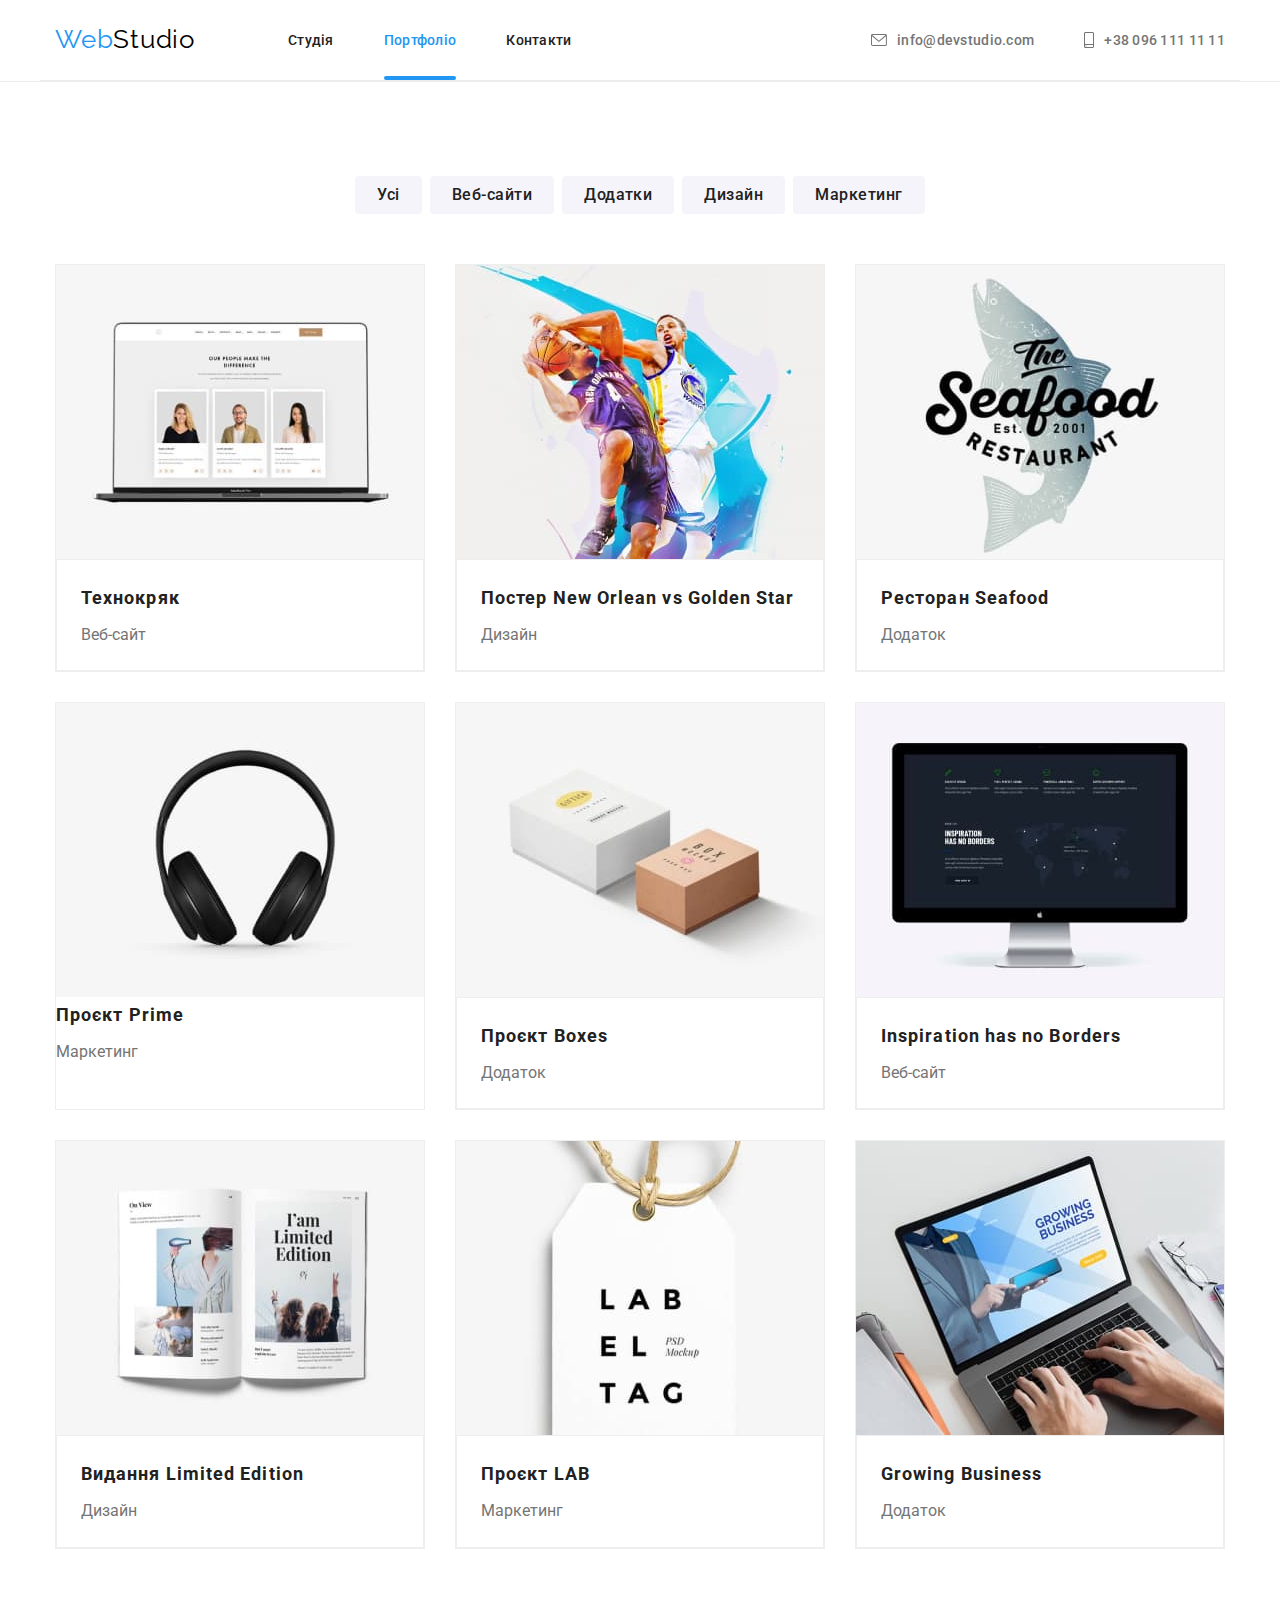
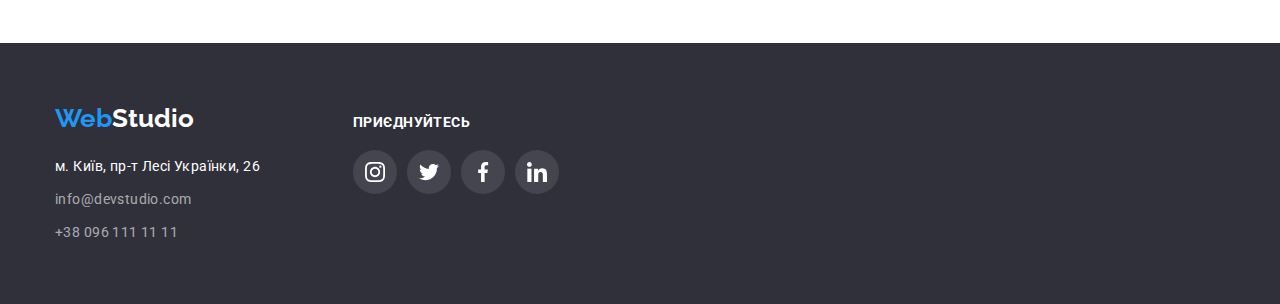
==== portfolio.html @ 5c44e884 "not modal" ====
<!DOCTYPE html>
<html lang="uk">
  <head>
    <meta charset="UTF-8" />
    <meta http-equiv="X-UA-Compatible" content="IE=edge" />
    <meta name="viewport" content="width=device-width, initial-scale=1.0" />
    <title>Portfolio</title>
    <link
      href="https://fonts.googleapis.com/css2?family=Raleway:wght@700&family=Roboto:wght@400;500;700;900&display=swap"
      rel="stylesheet"
    />
    <link
      rel="stylesheet"
      href="https://cdnjs.cloudflare.com/ajax/libs/modern-normalize/1.0.0/modern-normalize.min.css"
    />
    <link rel="stylesheet" href="./css/styles.css" />
  </head>
  <body>
    <!-- Хедер -->
    <header class="header-line">
      <div class="container header-container">
        <a href="./index.html" lang="en" class="general-logo link"
          ><span class="accent-logo">Web</span>Studio</a
        >
        <nav class="nav-container">
          <ul class="list-nav list">
            <li class="nav-list-item">
              <a href="./index.html" class="nav-element link">Студія</a>
            </li>
            <li class="nav-list-item">
              <a href="./portfolio.html" class="nav-element current link">Портфоліо</a>
            </li>
            <li class="nav-list-item">
              <a href="" class="nav-element link">Контакти</a>
            </li>
          </ul>
        </nav>
        <ul class="list-contacts contacts-container list">
          <li class="list-contacts-item">
            <a href="mailto:info@devstudio.com" class="contact link">
              <svg class="mail-icon" width="16" height="12">
                <use href="./images/icons/icons.svg#mail"></use>
              </svg>
              info@devstudio.com
            </a>
          </li>
          <li class="list-contacts-item">
            <a href="tel:+38096111111" class="contact link">
              <svg class="smartphone-icon" width="10" height="16">
                <use href="./images/icons/icons.svg#smartphone"></use>
              </svg>
              +38 096 111 11 11
            </a>
          </li>
        </ul>
      </div>
    </header>
    <main>
      <!-- секція:головна сторінка -->
      <section class="section main-portfolio">
        <div class="container">
          <h1 class="visually-hidden">Портфоліо</h1>
          <ul class="list-filter list">
            <li>
              <button type="button" class="filter-button">Усі</button>
            </li>
            <li>
              <button type="button" class="filter-button">Веб-сайти</button>
            </li>
            <li>
              <button type="button" class="filter-button">Додатки</button>
            </li>
            <li>
              <button type="button" class="filter-button">Дизайн</button>
            </li>
            <li>
              <button type="button" class="filter-button">Маркетинг</button>
            </li>
          </ul>
          <ul class="list-projects list">
            <li class="project-item">
              <div class="img-projects">
                <img src="./images/portfolio1.jpg" alt="відкритий ноутбук" width="370" />
                <div class="overlay">
                  <p class="overlay-text">
                    Ресурс пропонує комплексні пропозиції з різним рівнем функціоналу та сервісів.
                    Все це дозволить відвідувачу отримати вичерпні відомості про компанію чи
                    приватну особу.
                  </p>
                </div>
              </div>
              <div class="projects-text-container">
                <h2 class="projects-subtitle">Технокряк</h2>
                <p class="projects-text">Веб-сайт</p>
              </div>
            </li>
            <li class="project-item">
              <div class="img-projects">
                <img
                  src="./images/portfolio2.jpg"
                  alt="двоє людей грають у баскетбол"
                  width="370"
                />
                <div class="overlay">
                  <p class="overlay-text">
                    Lorem ipsum, dolor sit amet consectetur adipisicing elit. Asperiores quisquam
                    quibusdam culpa ad, adipisci ratione?
                  </p>
                </div>
              </div>
              <div class="projects-text-container">
                <h2 class="projects-subtitle">
                  Постер <span lang="en">New Orlean vs Golden Star</span>
                </h2>
                <p class="projects-text">Дизайн</p>
              </div>
            </li>
            <li class="project-item">
              <div class="img-projects">
                <img
                  src="./images/portfolio3.jpg"
                  alt="двоє людей грають у баскетбол"
                  width="370"
                />
                <div class="overlay">
                  <p class="overlay-text">
                    Lorem ipsum, dolor sit amet consectetur adipisicing elit. Asperiores quisquam
                    quibusdam culpa ad, adipisci ratione?
                  </p>
                </div>
              </div>
              <div class="projects-text-container">
                <h2 class="projects-subtitle">Ресторан <span lang="en">Seafood</span></h2>
                <p class="projects-text">Додаток</p>
              </div>
            </li>
            <li class="project-item">
              <div class="img-projects">
                <img
                  src="./images/portfolio4.jpg"
                  alt="двоє людей грають у баскетбол"
                  width="370"
                />
                <div class="overlay">
                  <p class="overlay-text">
                    Lorem ipsum, dolor sit amet consectetur adipisicing elit. Asperiores quisquam
                    quibusdam culpa ad, adipisci ratione?
                  </p>
                </div>
              </div>
              <div>
                <h2 class="projects-subtitle">Проєкт <span lang="en">Prime</span></h2>
                <p class="projects-text">Маркетинг</p>
              </div>
            </li>
            <li class="project-item">
              <div class="img-projects">
                <img
                  src="./images/portfolio5.jpg"
                  alt="двоє людей грають у баскетбол"
                  width="370"
                />
                <div class="overlay">
                  <p class="overlay-text">
                    Lorem ipsum, dolor sit amet consectetur adipisicing elit. Asperiores quisquam
                    quibusdam culpa ad, adipisci ratione?
                  </p>
                </div>
              </div>
              <div class="projects-text-container">
                <h2 class="projects-subtitle">Проєкт <span lang="en">Boxes</span></h2>
                <p class="projects-text">Додаток</p>
              </div>
            </li>
            <li class="project-item">
              <div class="img-projects">
                <img
                  src="./images/portfolio6.jpg"
                  alt="двоє людей грають у баскетбол"
                  width="370"
                />
                <div class="overlay">
                  <p class="overlay-text">
                    Lorem ipsum, dolor sit amet consectetur adipisicing elit. Asperiores quisquam
                    quibusdam culpa ad, adipisci ratione?
                  </p>
                </div>
              </div>
              <div class="projects-text-container">
                <h2 lang="en" class="projects-subtitle">Inspiration has no Borders</h2>
                <p class="projects-text">Веб-сайт</p>
              </div>
            </li>
            <li class="project-item">
              <div class="img-projects">
                <img
                  src="./images/portfolio7.jpg"
                  alt="двоє людей грають у баскетбол"
                  width="370"
                />
                <div class="overlay">
                  <p class="overlay-text">
                    Lorem ipsum, dolor sit amet consectetur adipisicing elit. Asperiores quisquam
                    quibusdam culpa ad, adipisci ratione?
                  </p>
                </div>
              </div>
              <div class="projects-text-container">
                <h2 class="projects-subtitle">Видання <span lang="en">Limited Edition</span></h2>
                <p class="projects-text">Дизайн</p>
              </div>
            </li>
            <li class="project-item">
              <div class="img-projects">
                <img
                  src="./images/portfolio8.jpg"
                  alt="двоє людей грають у баскетбол"
                  width="370"
                />
                <div class="overlay">
                  <p class="overlay-text">
                    Lorem ipsum, dolor sit amet consectetur adipisicing elit. Asperiores quisquam
                    quibusdam culpa ad, adipisci ratione?
                  </p>
                </div>
              </div>
              <div class="projects-text-container">
                <h2 class="projects-subtitle">Проєкт <span lang="en">LAB</span></h2>
                <p class="projects-text">Маркетинг</p>
              </div>
            </li>
            <li class="project-item">
              <div class="img-projects">
                <img
                  src="./images/portfolio9.jpg"
                  alt="двоє людей грають у баскетбол"
                  width="370"
                />
                <div class="overlay">
                  <p class="overlay-text">
                    Lorem ipsum, dolor sit amet consectetur adipisicing elit. Asperiores quisquam
                    quibusdam culpa ad, adipisci ratione?
                  </p>
                </div>
              </div>
              <div class="projects-text-container">
                <h2 lang="en" class="projects-subtitle">Growing Business</h2>
                <p class="projects-text">Додаток</p>
              </div>
            </li>
          </ul>
        </div>
      </section>
    </main>
    <!-- підвал -->
    <footer class="footer">
      <div class="footer-container container">
        <div class="adress-container">
          <a href="./index.html" lang="en" class="footer-logo link"
            ><span class="accent-logo">Web</span>Studio</a
          >
          <address class="footer-address">
            <ul class="list-footer list">
              <li class="list-footer-item">
                <a
                  href="https://www.google.com/maps/place/%D0%B1%D1%83%D0%BB%D1%8C%D0%B2%D0%B0%D1%80+%D0%9B%D0%B5%D1%81%D1%96+%D0%A3%D0%BA%D1%80%D0%B0%D1%97%D0%BD%D0%BA%D0%B8,+26,+%D0%9A%D0%B8%D1%97%D0%B2,+02000/@50.4265807,30.5361971,17z/data=!3m1!4b1!4m5!3m4!1s0x40d4cf0e033ecbe9:0x57a4dffefec77da0!8m2!3d50.4265807!4d30.5383858"
                  target="_blank"
                  rel="noopener noreferrer"
                  class="contact-footer location link"
                  >м. Київ, пр-т Лесі Українки, 26</a
                >
              </li>
              <li class="list-footer-item">
                <a href="mailto:info@devstudio.com" class="contact-footer link"
                  >info@devstudio.com</a
                >
              </li>
              <li class="list-footer-item">
                <a href="tel:+380961111111" class="contact-footer link">+38 096 111 11 11</a>
              </li>
            </ul>
          </address>
        </div>
        <div class="join-container">
          <h2 class="join-title">приєднуйтесь</h2>
          <ul class="join-list list">
            <li class="join-icon-item">
              <a href="" class="join-link link">
                <svg class="join-icon" width="20" height="20">
                  <use href="./images/icons/icons.svg#instagram"></use>
                </svg>
              </a>
            </li>
            <li class="join-icon-item">
              <a href="#" class="join-link link">
                <svg class="join-icon" width="20" height="20">
                  <use href="./images/icons/icons.svg#twitter"></use>
                </svg>
              </a>
            </li>
            <li class="join-icon-item">
              <a href="" class="join-link link">
                <svg class="join-icon" width="20" height="20">
                  <use href="./images/icons/icons.svg#facebook"></use>
                </svg>
              </a>
            </li>
            <li class="join-icon-item">
              <a href="" class="join-link link">
                <svg class="join-icon" width="20" height="20">
                  <use href="./images/icons/icons.svg#linkedin"></use>
                </svg>
              </a>
            </li>
          </ul>
        </div>
      </div>
    </footer>
  </body>
</html>
---- css/styles.css ----
/* основна палітра*/
:root {
    --bcg-main: #FFFFFF;
    --bcg-secondary: #2F303A;
    --bcg-third: #F5F4FA;
    --border-projects: #EEEEEE;
    --title: #212121;
    --text: #757575;
    --accent-color: #2196F3;
    --text-secondary: #F5F4FA;
    --logo-main: #000000;
    --bcg-hero: #C4C4C4;
    --icons-main: #AFB1B8;
    --customer-color: #AFB1B8;
    --bezier: cubic-bezier(0.4, 0, 0.2, 1);
}
/* Загальні зміни */ 

body {
    background-color: var(--bcg-main);
    color: var(--text);
    font-family: Roboto, sans-serif;
}
h1,h2,h3,h4,p,ul {
    margin: 0;
    padding: 0;
}
img {
    display: block;
}
.container {
    width: 1200px;
    margin-left: auto;
    margin-right: auto;
    padding: 0px 15px;
}
.link{
    text-decoration: none;
}
.visually-hidden {
    position: absolute;
    width: 1px;
    height: 1px;
    margin: -1px;
    border: 0;
    padding: 0;

    white-space: nowrap;
    clip-path: inset(100%);
    clip: rect(0 0 0 0);
    overflow: hidden;
}
.section{
    padding-top: 94px;
    padding-bottom: 94px;
}
.list{
    list-style: none;
    
}
/* Хедер */
.header-line {
border-bottom: 1px solid #ECECEC;

}

.header-container {
    display: flex;
    align-items: center;
    border-bottom: 1px solid #ECECEC;
}

.nav-container{
    margin-right: auto;
}

.accent-logo {
    color: var(--accent-color);
}
.general-logo {
    color: var(--logo-main);
    font-family: Raleway, sans-serif;
    font-size: 26px;
    line-height: calc(31/26);
    letter-spacing: 0.03em; 
    margin-right: 93px;
    padding-top: 24px;
    padding-bottom: 25px;
}

.nav-element{
    display: block;
    color: var(--title);
    font-weight: 500;
    font-size: 14px;
    line-height: calc(16/14);
    letter-spacing: 0.02em;
    padding-bottom: 32px;
    padding-top: 32px;
    transition-property: color;
    transition-timing-function: var(--bezier);
    transition-duration: 250ms;
    
}

.nav-element:hover,
.nav-element:focus {
    color: var(--accent-color);
}


.current{
    color: var(--accent-color);
    position: relative;
}
.current::after{
    content: "";
    position: absolute;
    display: inline-block;
    width: 100%;
    height: 4px;
    border-radius: 4px;
    background-color: var(--accent-color);
    bottom: 0px;
    left: 0px;
}
.nav-list-item:not(:last-child){
    margin-right: 50px;
}

.contact {
    display: flex;
    color: var(--text);
    font-weight: 500;
    font-size: 14px;
    line-height: calc(16/14);
    letter-spacing: 0.02em;
    gap: 10px;
    align-items: center;
    padding-bottom: 32px;
    padding-top: 32px;
    transition-property: color;
    transition-timing-function: var(--bezier);
    transition-duration: 250ms;
}
.contact:hover,
.contact:focus {
color: var(--accent-color);
}

.mail-icon {
fill: currentColor;

}

.smartphone-icon {
fill: currentColor;

}

.list-nav {
    display: flex;
}

.contacts-container {
    display: flex;
    align-items: center;
}

.list-contacts-item:not(:last-child) {
    margin-right: 50px;
}

/* Герой */
.hero {
    background-color:var(--bcg-hero);
    max-width: 1600px;
    margin: auto;
    padding-bottom: 200px;
    padding-top: 200px;
    text-align: center;
    background-image:  linear-gradient(rgba(47, 48, 58, 0.4), rgba(47, 48, 58, 0.4)),
    url(../images/bcg_Img.jpg);
    background-size: cover;
    background-position: center;
    
}
.hero-title {
    color: var(--bcg-main);
    font-weight: 900;
    font-size: 44px;
    line-height: 1.4;
    letter-spacing: 0.06em;
    margin-bottom: 30px;
    width: 696px;
    margin-right: auto;
    margin-left: auto; 
}

.hero-button {
    background-color: var(--accent-color);
    color: var(--bcg-main);
    font-weight: 700;
    line-height: 1.9;
    letter-spacing: 0.06em;
    border: none;
    cursor: pointer;
    border-radius: 4px;
    padding: 10px 32px;
    transition-property: background-color;
    transition-timing-function: var(--bezier);
    transition-duration: 250ms;
}
.hero-button:hover,
.hero-button:focus{
    background-color: #188CE8;
}
/* секція перелік переваг компанії */

.superiority-title {
    color: var(--title);
    font-size: 14px;
    line-height: 1.1;
    letter-spacing: 0.03em;
    margin-bottom: 10px;
}
.superiority-text {
    font-size: 14px;
    line-height: 1.7;
    letter-spacing: 0.03em;
}
.list-superiority {
    display: flex;
}
.superiority-list-item{
    width: 270px;
}
.superiority-list-item:not(:last-child) {
    margin-right: 30px;
}
.svg-container{
    display: flex;
    justify-content: center;
    align-items: center;
    min-height: 120px;
    margin-bottom: 30px;
    background-color: var(--bcg-third);
    border-radius: 4px;
}
/* секція:перелік послуг,які може надати компаніяї*/
.section.services {
    padding-top: 0px;
}
.services-title {
    color: var(--title);
    font-size: 36px;
    line-height: calc(42/36);
    letter-spacing: 0.03em;
    text-align: center;
    margin-bottom: 50px;
}
.list-services {
    display: flex;
}

.list-services-item:not(:last-child) {
margin-right: 30px;
}
.list-services-item {
    position: relative;
}

.services-label {
    font-size: 14px;
    line-height: calc(16/14);
    text-align: center;
    letter-spacing: 0.03em;
    text-transform: uppercase;
    position: absolute;
    background-color: rgba(47, 48, 58, 0.8);
    width: 100%;
    padding: 27px 0px 27px 0px;
    bottom: 0;
    color: var(--bcg-main);
}


.antenna-icon {
width: 70px;
height: 70px;
}

.clock-icon{
width: 70px;
height: 70px;
}
.diagram-icon {
width: 70px;
height: 70px;
}
.astronaut-icon {
width: 70px;
height: 70px;
}


/* секція:перелік працівників компанії */
.team-section {
    background-color: var(--bcg-third);
    padding-bottom: 94px;
}

.team-main-title {
    color: var(--title);
    font-size: 36px;
    line-height: calc(42/36);
    letter-spacing: 0.03em;
    text-align: center;
    margin-bottom: 50px;
    
}
.team-secondary-title {
    color: var(--title);
    font-weight: 500;
    font-size: 16px;
    line-height: calc(19/16);
    margin-bottom: 10px;
}
.team-text {
    line-height: calc(19/16);
    letter-spacing: 0.03em;
    margin-bottom: 16px;
    
}
.list-team {
    background-color: var(--bcg-third);
    display: flex;
    text-align: center;
}
.list-team-item:not(:last-child) {
margin-right: 30px;
}
.list-team-item {
background-color: var(--bcg-main);
width: 270px;
border-radius: 0px 0px 4px 4px;
box-shadow: 0px 1px 3px rgba(0, 0, 0, 0.12), 0px 1px 1px rgba(0, 0, 0, 0.14), 0px 2px 1px rgba(0, 0, 0, 0.2);
}
.team-text-container {
    margin-top: 30px;
    margin-bottom: 30px;
}

.list-icons{
    display: flex;
    gap: 10px;
    justify-content: center;
}

.icon{
    fill: var(--icons-main);
    transition-property: fill;
    transition-timing-function: var(--bezier);
    transition-duration: 250ms;
}


.icon-link {
    display: flex;
    width: 44px;
    height: 44px;
    align-items: center;
    justify-content: center;
    border-radius: 50%;
    transition-property: background-color;
    transition-timing-function: var(--bezier);
    transition-duration: 250ms;
}
.icon-link:hover,
.icon-link:focus {
    background-color: var(--accent-color);
    
}
.icon-link:hover .icon,
.icon-link:focus .icon {
    fill: var(--bcg-main);
}

/* Секція: постійні клієнти */
.customers-title{
    font-size: 36px;
    line-height: calc(42/36);
    text-align: center;
    letter-spacing: 0.03em;
    color: var(--title);
    margin-bottom: 50px;
}

.customer-list {
    display: flex;
    justify-content: center;
    gap: 30px;
    
}
.customer-item {
    border: 1px solid var(--customer-color);
    border-radius: 4px;
    width: 170px;
    height: 92px;
    cursor: pointer;
    transition-property: border-color, cursor;
    transition-timing-function: var(--bezier);
    transition-duration: 250ms;
}

.customer-link{
    display: flex;
    align-items: center;
    justify-content: center;
    width: 100%;
    height: 100%;
}
.customer-item:hover,
.customer-item:focus {
    border-color: var(--accent-color);
    
}
.customer-icon {
    width: 106px;
    height: 60px;
    fill: var(--customer-color);
    transition-property: fill;
    transition-timing-function: var(--bezier);
    transition-duration: 250ms;
}
.customer-item:hover .customer-icon,
.customer-link:focus>.customer-icon {
    fill: var(--accent-color);
}

/* підвал */
.footer {
    background-color: var(--bcg-secondary);
    padding-top: 60px;
    padding-bottom: 60px;
}
.footer-logo {
    display: inline-block;
    color: var(--bcg-main);
    font-family: Raleway, sans-serif;
    font-weight: 700;
    font-size: 26px;
    line-height: calc(31/26);
    margin-bottom: 20px;
}

.contact-footer.location {
    color: var(--bcg-main);
}


.contact-footer {
    color: rgba(255, 255, 255, 0.6);
    font-size: 14px;
    line-height: calc(24/14);
    letter-spacing: 0.03em;
    transition-property: color;
    transition-timing-function: var(--bezier);
    transition-duration: 250ms;
    
}

.contact-footer:hover,
.contact-footer:focus {
    color: var(--accent-color);
}

.list-footer-item:not(:last-child) {
    margin-bottom: 9px;
}
.footer-address{
    font-style: normal;
}

.footer-container {
    display: flex;
    align-items: baseline;
}

.adress-container{
    margin-right: 93px;
}

.join-list{
    display: flex;
    gap: 10px;
}
.join-icon-item{
    width: 44px;
    height: 44px;
}
.join-link{
    display: flex;
    align-items: center;
    justify-content: center;
    width: 100%;
    height: 100%;
    border-radius: 50%;
    background-color: rgba(255, 255, 255, 0.1);
    transition-property: background-color;
    transition-timing-function: var(--bezier);
    transition-duration: 250ms;
}
.join-link:hover,
.join-link:focus{
    background-color: var(--accent-color);
}
.join-title{
    font-size: 14px;
    line-height: calc(16/14);
    letter-spacing: 0.03em;
    text-transform: uppercase;
    color: var(--bcg-main);
    margin-bottom: 20px;
}
.join-icon {
    fill: var(--bcg-main);
}

/* -------------Портфоліо------------ */
/* секція:головна сторінка */

.list-filter {
    display: flex;
    justify-content: center;
    gap: 8px;
    margin-bottom: 50px;  
}

.filter-button {
    font-weight: 500;
    line-height: 1.6;
    letter-spacing: 0.03em;
    color: var(--title);
    background-color: var(--bcg-third);
    border: none;
    cursor: pointer;
    border-radius: 4px;
    padding: 6px 22px;
    transition-property: color, background-color, box-shadow;
    transition-timing-function: var(--bezier);
    transition-duration: 250ms;

}
.filter-button:hover,
.filter-button:focus {
    background-color: var(--accent-color);
    color: var(--bcg-main);
    box-shadow: 0px 3px 1px rgba(0, 0, 0, 0.1), 0px 1px 2px rgba(0, 0, 0, 0.08), 0px 2px 2px rgba(0, 0, 0, 0.12);
}

.list-projects {
    display: flex;
    flex-wrap: wrap;
    gap: 30px;
    
}
.projects-subtitle {
    color: var(--title);
    font-size: 18px;
    line-height: 2;
    letter-spacing: 0.06em;
    margin-bottom: 4px;
}
.projects-text {
    font-size: 16px;
    line-height: 1.9;
    
}
.project-item {
    width: calc((100% - 2 * 30px) / 3);
    border: 1px solid #EEEEEE;
    transition-property: box-shadow;
    transition-timing-function: var(--bezier);
    transition-duration: 250ms;
    
    
}
.project-item:hover {
    box-shadow: 0px 1px 1px rgba(0, 0, 0, 0.12), 0px 4px 4px rgba(0, 0, 0, 0.06), 1px 4px 6px rgba(0, 0, 0, 0.16);
}

.projects-text-container {
    padding: 20px 24px;
    border: 1px solid var(--border-projects);
}

.img-projects {
position: relative;
overflow: hidden;
}
.overlay-text {
    letter-spacing: 0.03em;
    font-size: 18px;
    line-height: calc(28/18);
    color: var(--bcg-main);
}
.overlay {
    background-color: rgba(33, 150, 243, 0.9);
    padding: 63px 24px;
    position: absolute;
    width: 100%;
    height: 100%;
    top: 0;
    left: 0;
    transform: translateY(100%);
    transition-property: transform;
    transition-timing-function: var(--bezier);
    transition-duration: 250ms;
    
}
.project-item:hover .overlay{
transform: translateY(0);
}

/* модалка */
.backdrop{
    position: fixed;
    top: 0;
    left: 0;
    width: 100%;
    height: 100%;
    background-color: rgba(0, 0, 0, 0.2);
}
.modal {
    position: absolute;
    display: flex;
    justify-content: flex-end;
    top: 50%;
    left: 50%;
    transform: translate(-50%,-50%);
    min-height: 581px;
    min-width: 528px;
    background-color: var(--bcg-main);
    box-shadow: 0px 1px 3px rgba(0, 0, 0, 0.12), 0px 1px 1px rgba(0, 0, 0, 0.14), 0px 2px 1px rgba(0, 0, 0, 0.2);
    border-radius: 4px;
}
.close-btn {
    display: flex;
    align-items: center;
    position: absolute;
    top: 8px;
    right: 8px;
    border: 1px solid rgba(0, 0, 0, 0.1);
    border-radius: 50%;
    width: 30px;
    height: 30px;

}
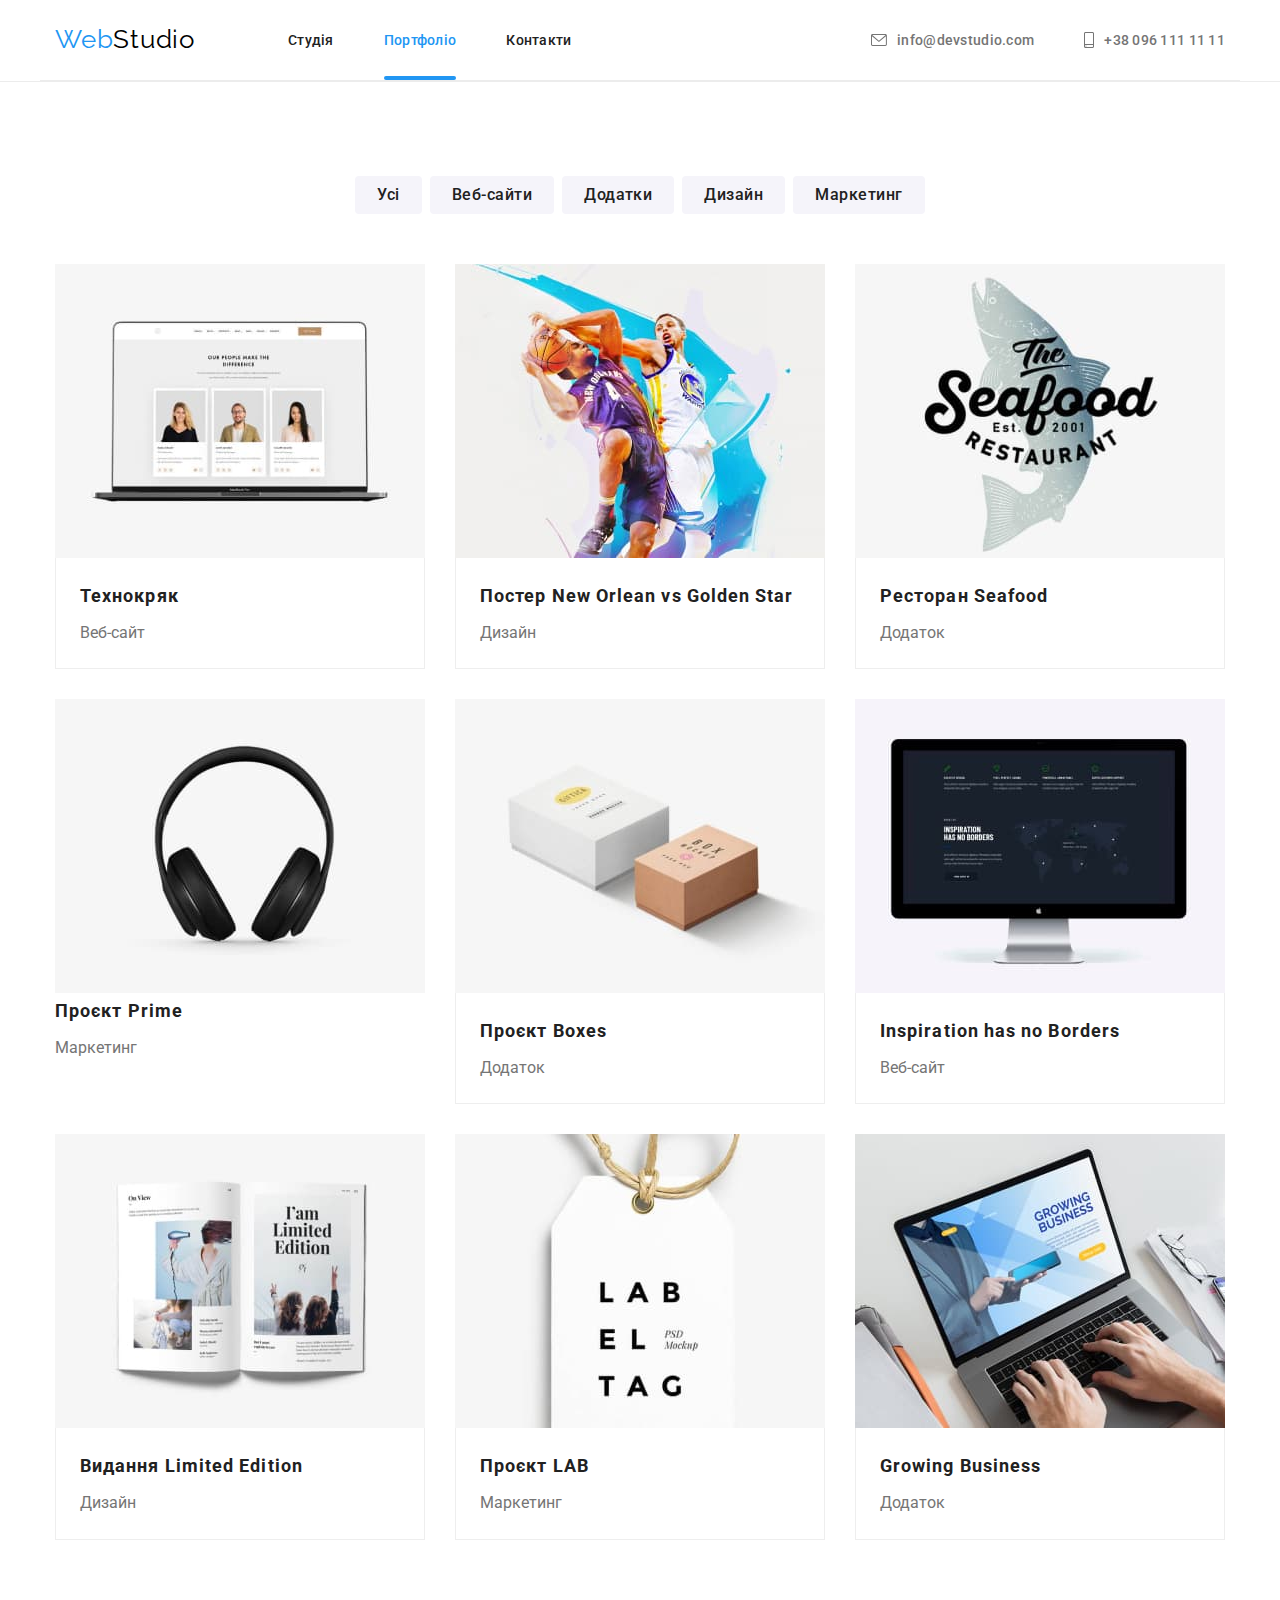
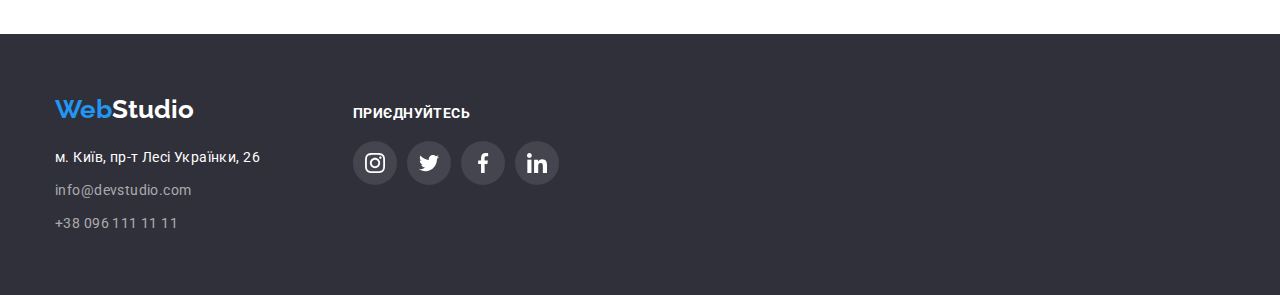
==== commit f266167e: "final" ====
--- a/portfolio.html
+++ b/portfolio.html
@@ -79,174 +79,192 @@
           </ul>
           <ul class="list-projects list">
             <li class="project-item">
-              <div class="img-projects">
-                <img src="./images/portfolio1.jpg" alt="відкритий ноутбук" width="370" />
-                <div class="overlay">
-                  <p class="overlay-text">
-                    Ресурс пропонує комплексні пропозиції з різним рівнем функціоналу та сервісів.
-                    Все це дозволить відвідувачу отримати вичерпні відомості про компанію чи
-                    приватну особу.
-                  </p>
-                </div>
-              </div>
-              <div class="projects-text-container">
-                <h2 class="projects-subtitle">Технокряк</h2>
-                <p class="projects-text">Веб-сайт</p>
-              </div>
-            </li>
-            <li class="project-item">
-              <div class="img-projects">
-                <img
-                  src="./images/portfolio2.jpg"
-                  alt="двоє людей грають у баскетбол"
-                  width="370"
-                />
-                <div class="overlay">
-                  <p class="overlay-text">
-                    Lorem ipsum, dolor sit amet consectetur adipisicing elit. Asperiores quisquam
-                    quibusdam culpa ad, adipisci ratione?
-                  </p>
-                </div>
-              </div>
-              <div class="projects-text-container">
-                <h2 class="projects-subtitle">
-                  Постер <span lang="en">New Orlean vs Golden Star</span>
-                </h2>
-                <p class="projects-text">Дизайн</p>
-              </div>
-            </li>
-            <li class="project-item">
-              <div class="img-projects">
-                <img
-                  src="./images/portfolio3.jpg"
-                  alt="двоє людей грають у баскетбол"
-                  width="370"
-                />
-                <div class="overlay">
-                  <p class="overlay-text">
-                    Lorem ipsum, dolor sit amet consectetur adipisicing elit. Asperiores quisquam
-                    quibusdam culpa ad, adipisci ratione?
-                  </p>
-                </div>
-              </div>
-              <div class="projects-text-container">
-                <h2 class="projects-subtitle">Ресторан <span lang="en">Seafood</span></h2>
-                <p class="projects-text">Додаток</p>
-              </div>
-            </li>
-            <li class="project-item">
-              <div class="img-projects">
-                <img
-                  src="./images/portfolio4.jpg"
-                  alt="двоє людей грають у баскетбол"
-                  width="370"
-                />
-                <div class="overlay">
-                  <p class="overlay-text">
-                    Lorem ipsum, dolor sit amet consectetur adipisicing elit. Asperiores quisquam
-                    quibusdam culpa ad, adipisci ratione?
-                  </p>
-                </div>
-              </div>
-              <div>
-                <h2 class="projects-subtitle">Проєкт <span lang="en">Prime</span></h2>
-                <p class="projects-text">Маркетинг</p>
-              </div>
-            </li>
-            <li class="project-item">
-              <div class="img-projects">
-                <img
-                  src="./images/portfolio5.jpg"
-                  alt="двоє людей грають у баскетбол"
-                  width="370"
-                />
-                <div class="overlay">
-                  <p class="overlay-text">
-                    Lorem ipsum, dolor sit amet consectetur adipisicing elit. Asperiores quisquam
-                    quibusdam culpa ad, adipisci ratione?
-                  </p>
-                </div>
-              </div>
-              <div class="projects-text-container">
-                <h2 class="projects-subtitle">Проєкт <span lang="en">Boxes</span></h2>
-                <p class="projects-text">Додаток</p>
-              </div>
-            </li>
-            <li class="project-item">
-              <div class="img-projects">
-                <img
-                  src="./images/portfolio6.jpg"
-                  alt="двоє людей грають у баскетбол"
-                  width="370"
-                />
-                <div class="overlay">
-                  <p class="overlay-text">
-                    Lorem ipsum, dolor sit amet consectetur adipisicing elit. Asperiores quisquam
-                    quibusdam culpa ad, adipisci ratione?
-                  </p>
-                </div>
-              </div>
-              <div class="projects-text-container">
-                <h2 lang="en" class="projects-subtitle">Inspiration has no Borders</h2>
-                <p class="projects-text">Веб-сайт</p>
-              </div>
-            </li>
-            <li class="project-item">
-              <div class="img-projects">
-                <img
-                  src="./images/portfolio7.jpg"
-                  alt="двоє людей грають у баскетбол"
-                  width="370"
-                />
-                <div class="overlay">
-                  <p class="overlay-text">
-                    Lorem ipsum, dolor sit amet consectetur adipisicing elit. Asperiores quisquam
-                    quibusdam culpa ad, adipisci ratione?
-                  </p>
-                </div>
-              </div>
-              <div class="projects-text-container">
-                <h2 class="projects-subtitle">Видання <span lang="en">Limited Edition</span></h2>
-                <p class="projects-text">Дизайн</p>
-              </div>
-            </li>
-            <li class="project-item">
-              <div class="img-projects">
-                <img
-                  src="./images/portfolio8.jpg"
-                  alt="двоє людей грають у баскетбол"
-                  width="370"
-                />
-                <div class="overlay">
-                  <p class="overlay-text">
-                    Lorem ipsum, dolor sit amet consectetur adipisicing elit. Asperiores quisquam
-                    quibusdam culpa ad, adipisci ratione?
-                  </p>
-                </div>
-              </div>
-              <div class="projects-text-container">
-                <h2 class="projects-subtitle">Проєкт <span lang="en">LAB</span></h2>
-                <p class="projects-text">Маркетинг</p>
-              </div>
-            </li>
-            <li class="project-item">
-              <div class="img-projects">
-                <img
-                  src="./images/portfolio9.jpg"
-                  alt="двоє людей грають у баскетбол"
-                  width="370"
-                />
-                <div class="overlay">
-                  <p class="overlay-text">
-                    Lorem ipsum, dolor sit amet consectetur adipisicing elit. Asperiores quisquam
-                    quibusdam culpa ad, adipisci ratione?
-                  </p>
-                </div>
-              </div>
-              <div class="projects-text-container">
-                <h2 lang="en" class="projects-subtitle">Growing Business</h2>
-                <p class="projects-text">Додаток</p>
-              </div>
+              <a class="projects-link link" href="">
+                <div class="img-projects">
+                  <img src="./images/portfolio1.jpg" alt="відкритий ноутбук" width="370" />
+                  <div class="overlay">
+                    <p class="overlay-text">
+                      Ресурс пропонує комплексні пропозиції з різним рівнем функціоналу та сервісів.
+                      Все це дозволить відвідувачу отримати вичерпні відомості про компанію чи
+                      приватну особу.
+                    </p>
+                  </div>
+                </div>
+                <div class="projects-text-container">
+                  <h2 class="projects-subtitle">Технокряк</h2>
+                  <p class="projects-text">Веб-сайт</p>
+                </div>
+              </a>
+            </li>
+            <li class="project-item">
+              <a class="projects-link link" href="">
+                <div class="img-projects">
+                  <img
+                    src="./images/portfolio2.jpg"
+                    alt="двоє людей грають у баскетбол"
+                    width="370"
+                  />
+                  <div class="overlay">
+                    <p class="overlay-text">
+                      Lorem ipsum, dolor sit amet consectetur adipisicing elit. Asperiores quisquam
+                      quibusdam culpa ad, adipisci ratione?
+                    </p>
+                  </div>
+                </div>
+                <div class="projects-text-container">
+                  <h2 class="projects-subtitle">
+                    Постер <span lang="en">New Orlean vs Golden Star</span>
+                  </h2>
+                  <p class="projects-text">Дизайн</p>
+                </div>
+              </a>
+            </li>
+            <li class="project-item">
+              <a class="projects-link link" href="">
+                <div class="img-projects">
+                  <img
+                    src="./images/portfolio3.jpg"
+                    alt="двоє людей грають у баскетбол"
+                    width="370"
+                  />
+                  <div class="overlay">
+                    <p class="overlay-text">
+                      Lorem ipsum, dolor sit amet consectetur adipisicing elit. Asperiores quisquam
+                      quibusdam culpa ad, adipisci ratione?
+                    </p>
+                  </div>
+                </div>
+                <div class="projects-text-container">
+                  <h2 class="projects-subtitle">Ресторан <span lang="en">Seafood</span></h2>
+                  <p class="projects-text">Додаток</p>
+                </div>
+              </a>
+            </li>
+            <li class="project-item">
+              <a class="projects-link link" href="">
+                <div class="img-projects">
+                  <img
+                    src="./images/portfolio4.jpg"
+                    alt="двоє людей грають у баскетбол"
+                    width="370"
+                  />
+                  <div class="overlay">
+                    <p class="overlay-text">
+                      Lorem ipsum, dolor sit amet consectetur adipisicing elit. Asperiores quisquam
+                      quibusdam culpa ad, adipisci ratione?
+                    </p>
+                  </div>
+                </div>
+                <div>
+                  <h2 class="projects-subtitle">Проєкт <span lang="en">Prime</span></h2>
+                  <p class="projects-text">Маркетинг</p>
+                </div>
+              </a>
+            </li>
+            <li class="project-item">
+              <a class="projects-link link" href="">
+                <div class="img-projects">
+                  <img
+                    src="./images/portfolio5.jpg"
+                    alt="двоє людей грають у баскетбол"
+                    width="370"
+                  />
+                  <div class="overlay">
+                    <p class="overlay-text">
+                      Lorem ipsum, dolor sit amet consectetur adipisicing elit. Asperiores quisquam
+                      quibusdam culpa ad, adipisci ratione?
+                    </p>
+                  </div>
+                </div>
+                <div class="projects-text-container">
+                  <h2 class="projects-subtitle">Проєкт <span lang="en">Boxes</span></h2>
+                  <p class="projects-text">Додаток</p>
+                </div>
+              </a>
+            </li>
+            <li class="project-item">
+              <a class="projects-link link" href="">
+                <div class="img-projects">
+                  <img
+                    src="./images/portfolio6.jpg"
+                    alt="двоє людей грають у баскетбол"
+                    width="370"
+                  />
+                  <div class="overlay">
+                    <p class="overlay-text">
+                      Lorem ipsum, dolor sit amet consectetur adipisicing elit. Asperiores quisquam
+                      quibusdam culpa ad, adipisci ratione?
+                    </p>
+                  </div>
+                </div>
+                <div class="projects-text-container">
+                  <h2 lang="en" class="projects-subtitle">Inspiration has no Borders</h2>
+                  <p class="projects-text">Веб-сайт</p>
+                </div>
+              </a>
+            </li>
+            <li class="project-item">
+              <a class="projects-link link" href="">
+                <div class="img-projects">
+                  <img
+                    src="./images/portfolio7.jpg"
+                    alt="двоє людей грають у баскетбол"
+                    width="370"
+                  />
+                  <div class="overlay">
+                    <p class="overlay-text">
+                      Lorem ipsum, dolor sit amet consectetur adipisicing elit. Asperiores quisquam
+                      quibusdam culpa ad, adipisci ratione?
+                    </p>
+                  </div>
+                </div>
+                <div class="projects-text-container">
+                  <h2 class="projects-subtitle">Видання <span lang="en">Limited Edition</span></h2>
+                  <p class="projects-text">Дизайн</p>
+                </div>
+              </a>
+            </li>
+            <li class="project-item">
+              <a class="projects-link link" href="">
+                <div class="img-projects">
+                  <img
+                    src="./images/portfolio8.jpg"
+                    alt="двоє людей грають у баскетбол"
+                    width="370"
+                  />
+                  <div class="overlay">
+                    <p class="overlay-text">
+                      Lorem ipsum, dolor sit amet consectetur adipisicing elit. Asperiores quisquam
+                      quibusdam culpa ad, adipisci ratione?
+                    </p>
+                  </div>
+                </div>
+                <div class="projects-text-container">
+                  <h2 class="projects-subtitle">Проєкт <span lang="en">LAB</span></h2>
+                  <p class="projects-text">Маркетинг</p>
+                </div>
+              </a>
+            </li>
+            <li class="project-item">
+              <a class="projects-link link" href="">
+                <div class="img-projects">
+                  <img
+                    src="./images/portfolio9.jpg"
+                    alt="двоє людей грають у баскетбол"
+                    width="370"
+                  />
+                  <div class="overlay">
+                    <p class="overlay-text">
+                      Lorem ipsum, dolor sit amet consectetur adipisicing elit. Asperiores quisquam
+                      quibusdam culpa ad, adipisci ratione?
+                    </p>
+                  </div>
+                </div>
+                <div class="projects-text-container">
+                  <h2 lang="en" class="projects-subtitle">Growing Business</h2>
+                  <p class="projects-text">Додаток</p>
+                </div>
+              </a>
             </li>
           </ul>
         </div>
--- a/css/styles.css
+++ b/css/styles.css
@@ -579,20 +579,28 @@
 }
 .project-item {
     width: calc((100% - 2 * 30px) / 3);
-    border: 1px solid #EEEEEE;
     transition-property: box-shadow;
     transition-timing-function: var(--bezier);
     transition-duration: 250ms;
     
     
 }
-.project-item:hover {
-    box-shadow: 0px 1px 1px rgba(0, 0, 0, 0.12), 0px 4px 4px rgba(0, 0, 0, 0.06), 1px 4px 6px rgba(0, 0, 0, 0.16);
-}
+
 
 .projects-text-container {
     padding: 20px 24px;
     border: 1px solid var(--border-projects);
+    border-top: none;
+}
+
+.projects-link {
+    display: block;
+    color: var(--text);
+}
+
+.projects-link:focus,
+.projects-link:hover {
+    box-shadow: 0px 1px 1px rgba(0, 0, 0, 0.12), 0px 4px 4px rgba(0, 0, 0, 0.06), 1px 4px 6px rgba(0, 0, 0, 0.16);
 }
 
 .img-projects {
@@ -631,6 +639,11 @@
     width: 100%;
     height: 100%;
     background-color: rgba(0, 0, 0, 0.2);
+    opacity: 1;
+    transition-property: opacity;
+    transition-duration: 1100ms;
+    transition-timing-function: var(--bezier);
+
 }
 .modal {
     position: absolute;
@@ -638,13 +651,19 @@
     justify-content: flex-end;
     top: 50%;
     left: 50%;
-    transform: translate(-50%,-50%);
+    transform: translate(-50%,-50%) scale(0.9);
     min-height: 581px;
     min-width: 528px;
     background-color: var(--bcg-main);
     box-shadow: 0px 1px 3px rgba(0, 0, 0, 0.12), 0px 1px 1px rgba(0, 0, 0, 0.14), 0px 2px 1px rgba(0, 0, 0, 0.2);
     border-radius: 4px;
-}
+    transition-duration: 1100ms;
+}
+
+.backdrop.is-hidden .modal {
+transform: translate(-50%, -50%) scale(1);
+}
+
 .close-btn {
     display: flex;
     align-items: center;
@@ -657,4 +676,9 @@
     height: 30px;
 
 }
+.backdrop.is-hidden {
+    visibility: hidden;
+    opacity: 0;
+    pointer-events: none;
+}
     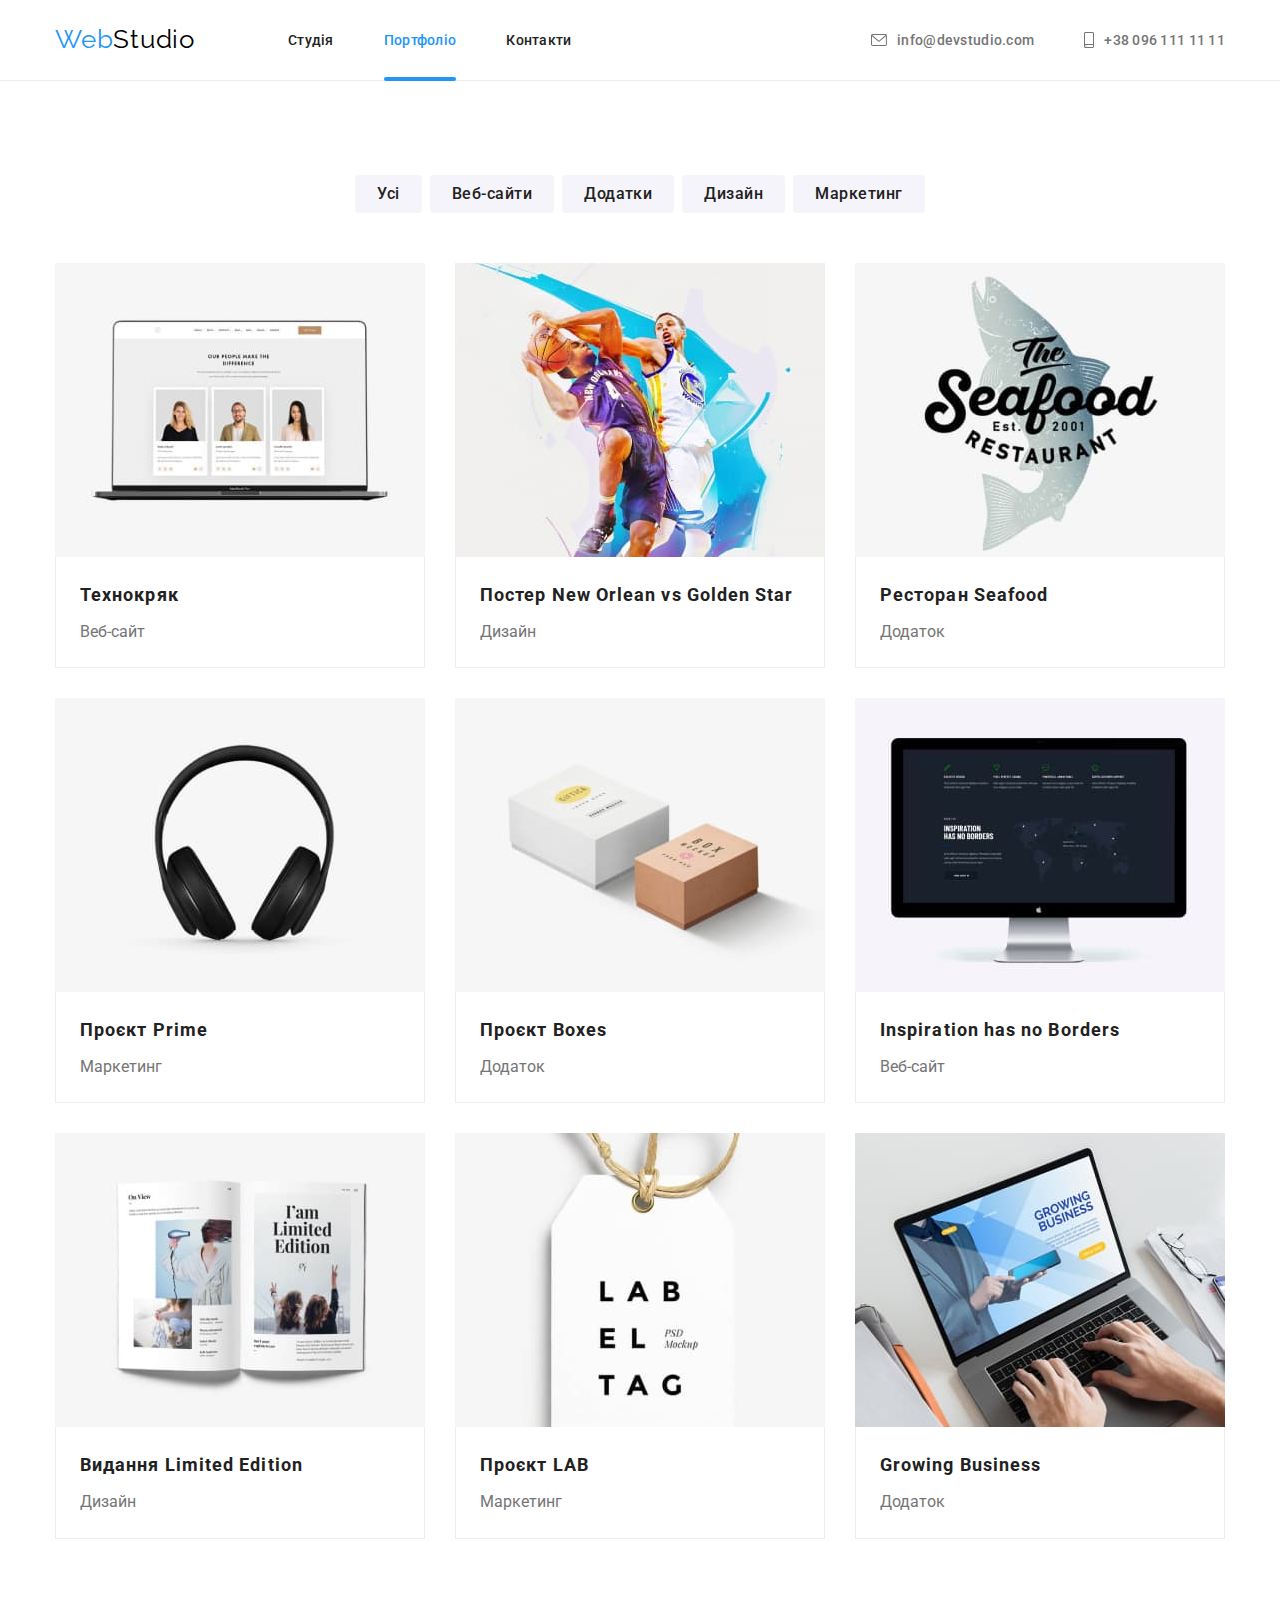
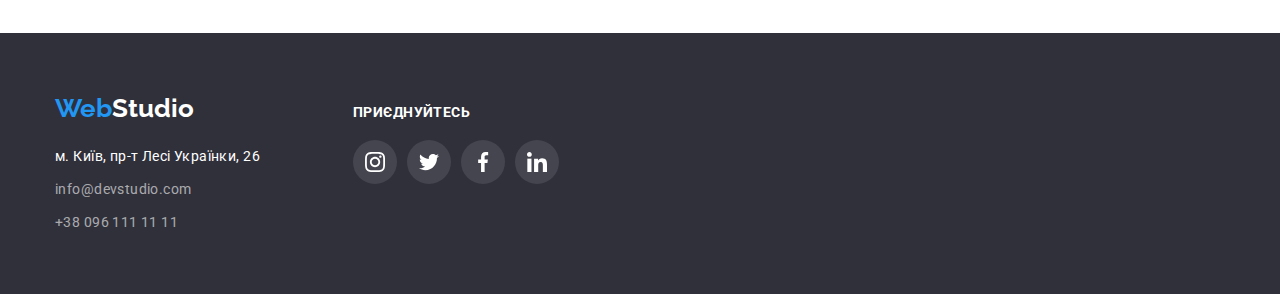
==== commit f4f66c84: "Taking into account the comments" ====
--- a/portfolio.html
+++ b/portfolio.html
@@ -155,7 +155,7 @@
                     </p>
                   </div>
                 </div>
-                <div>
+                <div class="projects-text-container">
                   <h2 class="projects-subtitle">Проєкт <span lang="en">Prime</span></h2>
                   <p class="projects-text">Маркетинг</p>
                 </div>
--- a/css/styles.css
+++ b/css/styles.css
@@ -67,7 +67,6 @@
 .header-container {
     display: flex;
     align-items: center;
-    border-bottom: 1px solid #ECECEC;
 }
 
 .nav-container{
@@ -121,7 +120,7 @@
     height: 4px;
     border-radius: 4px;
     background-color: var(--accent-color);
-    bottom: 0px;
+    bottom: -1px;
     left: 0px;
 }
 .nav-list-item:not(:last-child){
@@ -403,11 +402,8 @@
     
 }
 .customer-item {
-    border: 1px solid var(--customer-color);
-    border-radius: 4px;
     width: 170px;
     height: 92px;
-    cursor: pointer;
     transition-property: border-color, cursor;
     transition-timing-function: var(--bezier);
     transition-duration: 250ms;
@@ -419,9 +415,13 @@
     justify-content: center;
     width: 100%;
     height: 100%;
-}
-.customer-item:hover,
-.customer-item:focus {
+    border: 1px solid var(--customer-color);
+    border-radius: 4px;
+    cursor: pointer;
+    outline: none;
+}
+.customer-link:hover,
+.customer-link:focus {
     border-color: var(--accent-color);
     
 }
@@ -433,7 +433,7 @@
     transition-timing-function: var(--bezier);
     transition-duration: 250ms;
 }
-.customer-item:hover .customer-icon,
+.customer-link:hover .customer-icon,
 .customer-link:focus>.customer-icon {
     fill: var(--accent-color);
 }
@@ -596,6 +596,10 @@
 .projects-link {
     display: block;
     color: var(--text);
+    outline: none;
+    transition-property: box-shadow;
+    transition-timing-function: var(--bezier);
+    transition-duration: 250ms;
 }
 
 .projects-link:focus,
@@ -627,7 +631,8 @@
     transition-duration: 250ms;
     
 }
-.project-item:hover .overlay{
+.projects-link:hover .overlay,
+.projects-link:focus .overlay {
 transform: translateY(0);
 }
 
@@ -641,7 +646,7 @@
     background-color: rgba(0, 0, 0, 0.2);
     opacity: 1;
     transition-property: opacity;
-    transition-duration: 1100ms;
+    transition-duration: 250ms;
     transition-timing-function: var(--bezier);
 
 }
@@ -657,7 +662,7 @@
     background-color: var(--bcg-main);
     box-shadow: 0px 1px 3px rgba(0, 0, 0, 0.12), 0px 1px 1px rgba(0, 0, 0, 0.14), 0px 2px 1px rgba(0, 0, 0, 0.2);
     border-radius: 4px;
-    transition-duration: 1100ms;
+    transition-duration: 250ms;
 }
 
 .backdrop.is-hidden .modal {
@@ -674,6 +679,7 @@
     border-radius: 50%;
     width: 30px;
     height: 30px;
+    background-color: var(--bcg-main);
 
 }
 .backdrop.is-hidden {
